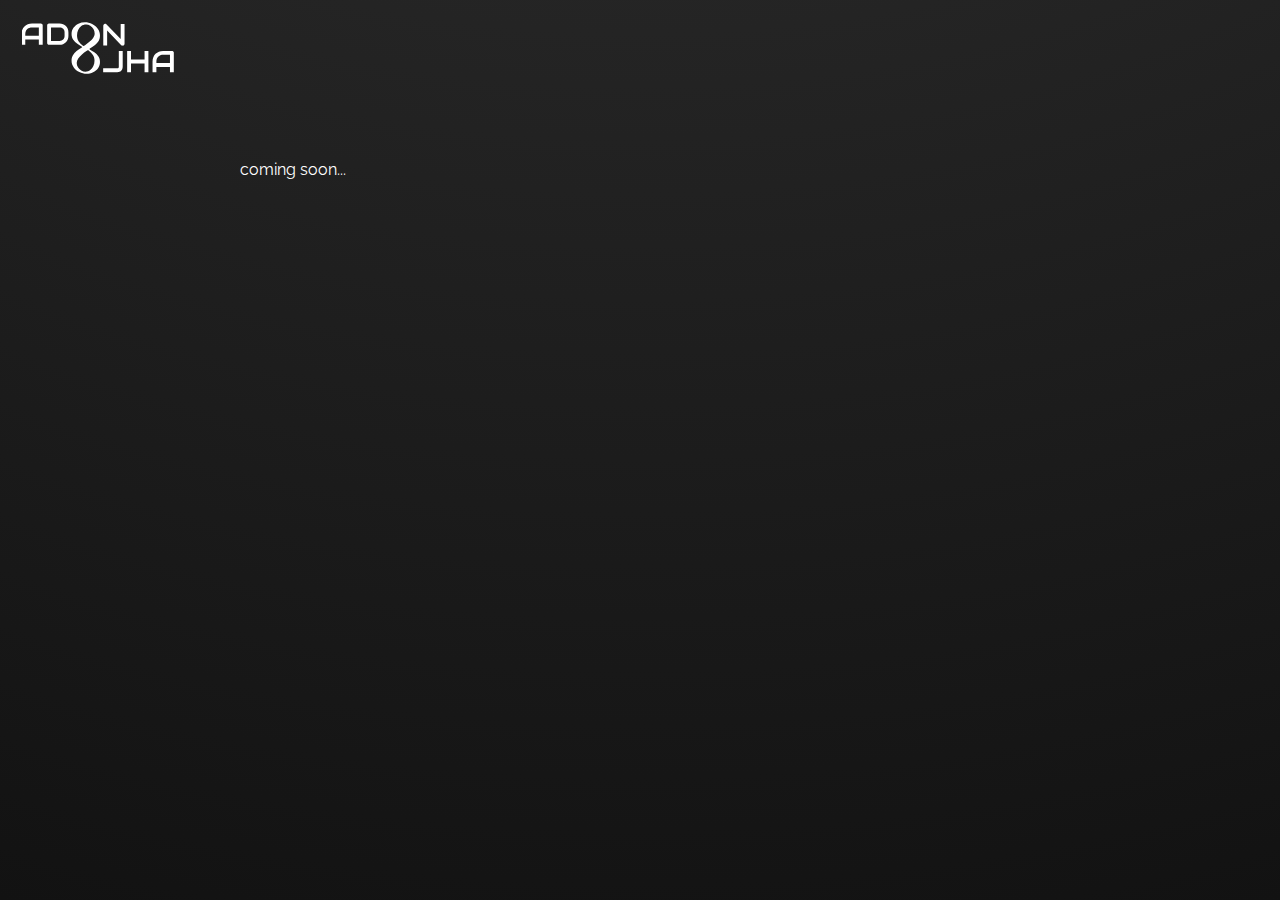
==== experience/index.html @ 94da2f57 "complete revamp - portfolio v2" ====
<!DOCTYPE html>
  <html>
    <head>
      <title>Experience</title>
      <link rel="icon" type="image/x-con" href="../pictures/AO-logo.png">
      <link rel="preconnect" href="https://fonts.googleapis.com">
      <link rel="preconnect" href="https://fonts.gstatic.com" crossorigin>
      <link href="https://fonts.googleapis.com/css2?family=Montserrat+Alternates&family=Montserrat+Subrayada&family=Raleway&family=Roboto:wght@400;500;700&family=Silkscreen&display=swap" rel="stylesheet">
      <link rel="stylesheet" href="https://cdnjs.cloudflare.com/ajax/libs/font-awesome/6.0.0-beta3/css/all.min.css">

      <link rel="stylesheet" href="../styles/general.css">
      <link rel="stylesheet" href="../styles/header.css">
      <link rel="stylesheet" href="../styles/intro.css">
      <link rel="stylesheet" href="../styles/footer.css">
      <link rel="stylesheet" href="../styles/projects.css">
      <link rel="stylesheet" href="../animated-footer.css">
    </head>

    <body>
      <div class="header">
        <a class="logo-link" href="../">
          <img id="logo-btn" class="logo" src="../pictures/logo.svg">
        </a>
  
        <!-- <div class="webring">
          <a href="https://ece.engineering/" target="_blank" title="Waterloo ECE Webring">
            <img src="../pictures/ece_ascii.svg" style="width: 1.75em; height: 1.75em; margin-right: 0.25em;">
            <span class="webring-text">ece.engineering</span>
          </a>
        </div> -->
    </div>

    <nav class="navbar">
      <ul class="nav-list">
        <li class="nav-item">
          <a id="projects-link" href="../projects/" class="nav-link">projects</a>
        </li>
        <li class="nav-item">
          <a id="experience-link" href="#" class="nav-link">experience</a>
        </li>
        <li class="ece-engineering">
          <a href="https://ece.engineering" target="_blank" class="nav-link">ece.engineering</a>
          <i class="arrow-top-right fas fa-arrow-right"></i>
        </li>
    </nav>

      <div class="all-content-container">
        <p>coming soon...</p>
      </div>

      <!-- socials -->
      <div class="socials">
        <a href="https://github.com/a4ojha" target="_blank" class="nav-link" id="github">
          <svg width="23" height="23" viewBox="0 0 23 23" fill="none" xmlns="http://www.w3.org/2000/svg">
            <path fill-rule="evenodd" clip-rule="evenodd" d="M11.5 0.17334C5.14625 0.17334 0 5.22035 0 11.4516C0 16.4422 3.29187 20.6574 7.86312 22.1518C8.43812 22.2505 8.65375 21.9121 8.65375 21.6161C8.65375 21.3482 8.63938 20.4601 8.63938 19.5155C5.75 20.0371 5.0025 18.8247 4.7725 18.1903C4.64312 17.8661 4.0825 16.8651 3.59375 16.5973C3.19125 16.3858 2.61625 15.8642 3.57938 15.8501C4.485 15.836 5.13188 16.6678 5.3475 17.0061C6.3825 18.7119 8.03563 18.2326 8.69688 17.9366C8.7975 17.2035 9.09937 16.71 9.43 16.4281C6.87125 16.1461 4.1975 15.1734 4.1975 10.8595C4.1975 9.63296 4.64313 8.61792 5.37625 7.82844C5.26125 7.54648 4.85875 6.39046 5.49125 4.83971C5.49125 4.83971 6.45438 4.54365 8.65375 5.99573C9.57375 5.74197 10.5513 5.61509 11.5288 5.61509C12.5063 5.61509 13.4838 5.74197 14.4038 5.99573C16.6031 4.52956 17.5663 4.83971 17.5663 4.83971C18.1988 6.39046 17.7963 7.54648 17.6813 7.82844C18.4144 8.61792 18.86 9.61886 18.86 10.8595C18.86 15.1875 16.1719 16.1461 13.6131 16.4281C14.03 16.7805 14.3894 17.4572 14.3894 18.5146C14.3894 20.023 14.375 21.2354 14.375 21.6161C14.375 21.9121 14.5906 22.2646 15.1656 22.1518C19.7081 20.6574 23 16.4281 23 11.4516C23 5.22035 17.8538 0.17334 11.5 0.17334Z"/>
          </svg>              
        </a>
        <a href="https://linkedin.com/in/adonojha" target="_blank" class="nav-link" id="linkedin">
          <svg xmlns="http://www.w3.org/2000/svg" width="24" height="24" viewBox="0 0 24 24"><path d="M19 0h-14c-2.761 0-5 2.239-5 5v14c0 2.761 2.239 5 5 5h14c2.762 0 5-2.239 5-5v-14c0-2.761-2.238-5-5-5zm-11 19h-3v-11h3v11zm-1.5-12.268c-.966 0-1.75-.79-1.75-1.764s.784-1.764 1.75-1.764 1.75.79 1.75 1.764-.783 1.764-1.75 1.764zm13.5 12.268h-3v-5.604c0-3.368-4-3.113-4 0v5.604h-3v-11h3v1.765c1.396-2.586 7-2.777 7 2.476v6.759z"/></svg>     
        </a>
        <a href="https://x.com/adon_05" target="_blank" class="nav-link" id="x">
          <svg width="22" height="23" viewBox="0 0 22 23" fill="none" xmlns="http://www.w3.org/2000/svg">
            <path d="M13.0951 9.48991L21.2865 0.17334H19.3461L12.2305 8.26113L6.5516 0.17334H0L8.58953 12.4047L0 22.1733H1.9404L9.44973 13.6305L15.4484 22.1733H22M2.64073 1.60508H5.62173L19.3446 20.8119H16.3629"/>
          </svg>              
        </a>
      </div>
    </body>

    <script>
      // hard code dark mode
      var element = document.body;
      element.classList.toggle("dark-mode");

      const dark = document.getElementById('theme-button');

      // Toggle dark mode on theme button click
      function toggle_dark_mode() {
        var element = document.body;
        element.classList.toggle("dark-mode");
      }
      dark.addEventListener('click', toggle_dark_mode);

      // Function to set dark mode as default
      function setDefaultDarkMode() {
        document.body.classList.add("dark-mode");
      }

      // Set dark mode as default on page load
      document.addEventListener('DOMContentLoaded', setDefaultDarkMode);

      // 0.4s animation delay for each project element
      document.addEventListener('DOMContentLoaded', (event) => {
        const projects = document.querySelectorAll('.project');
        projects.forEach((project, index) => {
            project.style.animationDelay = `${index * 0.2}s`;
        });
      });
      
    </script>
      

  </html>
---- styles/general.css ----
@media screen and (max-width: 600px) {
    body, p {
        font-size: 18px; /* Larger font for mobile */
    }
    .heading {
        font-size: 24px;
    }
}

/* Safari, Chrome and Opera > 12.1 */
@keyframes fadeInUp {
    0% {
        transform: translateY(20%);
        opacity: 0;
    }
    100% {
        transform: translateY(0%);
        opacity: 1;
    }
}

/* .link {
	position: relative;
	text-decoration: none;
	color: inherit;
	font-weight: bolder;
	display: inline-block;
	padding-bottom: 3px; 
}

.link::after {
	content: '';
	position: absolute;
	left: 0;
	bottom: 0;
	width: 100%;
	height: 0.5px; 
	background: currentColor;
	transition: transform 0.3s; 
	transform-origin: left center; 
	transform: scaleY(1); 
}

.link:hover::after {
	transform: scaleY(3); 
} */

* {
    margin: 0;
    padding: 0;
    box-sizing: border-box;
	position: relative;
}

a {
    text-decoration: none;
    color: inherit;
}

html, body {
	margin: 0;
	font-family: "Raleway", sans-serif;
	background: radial-gradient(circle at 50% -150%, #3E3E3E, #121212);
	background-attachment: fixed;
	background-size: cover;
	cursor: cell;
	z-index: 1;
}

.all-content-container {
    flex: 1;
    /* border: 5px solid lightblue; */
}

.dark-mode {
    background-color: rgb(18, 18, 18);
    color: white;
    transition: background-color 0.25s, color 0.25s;
}

:root {
	--appear-delay: 0s;	/* set to 7.5s */
}

.noselect {
	-webkit-touch-callout: none; /* iOS Safari */
	  -webkit-user-select: none; /* Safari */
	   -khtml-user-select: none; /* Konqueror HTML */
		 -moz-user-select: none; /* Old versions of Firefox */
		  -ms-user-select: none; /* Internet Explorer/Edge */
			  user-select: none; /* Non-prefixed version, currently
									supported by Chrome, Edge, Opera and Firefox */
}

.logo-container {
	display: flex;
	justify-content: center;
	align-items: center;
	height: 100vh;
	position: relative;
	/* border: blue solid; */
}

.infinity {
	color: white;	
	/* center the div without position absolute */
	position: absolute;

	/* move to top left after delay */
	animation: 1s forwards 6.5s disappear, 1s forwards var(--appear-delay) appear, 0s forwards var(--appear-delay) moveToTopLeft;
}

@keyframes moveToTopLeft {
	to {
		/* transform: translate(-50vw -50vh) scale(0.3); */
		top: 0;
		left: 0;
		transform: scale(0.3);
	}
}
@keyframes appear {
	from {
		opacity: 0;
		transform: translateY(35%);
	}
	to {
		opacity: 1;
		transform: translateY(0);
	}
}
@keyframes disappear {
	to {
		opacity: 0;
	}
}

#infinity-svg {
	/* border: blue solid; */
	animation: rotateInfinity 2s forwards;
	animation-delay: 3s;
}

@keyframes rotateInfinity {
	0% {
	}
	100% {
		transform: rotate(90deg);	
	}
}

/* Infinity SVG specific styles */
#infinity-path {
	stroke-dasharray: 550;
	stroke-dashoffset: 550;
	stroke-width: 2;
	stroke: white;
	fill-opacity: 0;
	animation: draw 3s forwards, removeStroke 2.5s forwards, fadeInFill 2.5s forwards, redraw 0s 10.5s forwards;
	animation-iteration-count: 1;
	animation-fill-mode: forwards;
}
@keyframes draw {
	to {
		stroke-dashoffset: 0;
	}
}
@keyframes removeStroke {
	0% {
		stroke-opacity: 1;
	}
	90% {
		stroke-opacity: 1;
	}
	100%{
		stroke-opacity: 0;
	}
}
@keyframes fadeInFill {
	0% {
		fill-opacity: 0;
	}
	80% {
		fill-opacity: 0;
	}
	100% {
		fill-opacity: 1;
	}
}
@keyframes redraw {
	from {
		stroke-opacity: 1;
		stroke: gray;
	}
	to {
		stroke-dashoffset: 0;
		stroke: gray;
	}
}

/* Other letters appear */
.ad {
	left: -7.8rem;
	top: -2rem;
}
.n {
	left: 9rem;
	top: -2rem;
}
.jha {
	left: 9rem;
	top: 3.5rem;
}

.ad, .n, .jha {
	opacity: 0;
	position: absolute;
	animation: appearLater 1s forwards;
	animation-delay: 5s;
}

@keyframes appearLater {
	0% {
		opacity: 0;
	}
	100% {
		opacity: 1;
	}
}

.loading-bar {
	position: absolute;
	bottom: 8rem;
	left: 50%;
	transform: translateX(-50%);

	width: 10rem;
	height: 6px;
	border: rgb(60, 60, 60) solid;
	border-radius: 5px;
	animation: 1s forwards 6.5s disappear
}

.progress {
	background-color: rgb(107, 107, 107);
	width: 0;
	height: inherit;
	border-radius: inherit;
	animation: loading 7s cubic-bezier(0.4, 0, 0.6, 1) forwards;
}

@keyframes loading {
	0% {
		width: 0;
	}
	100% {
		width: 10rem;
	}
}

#skip {
	position: absolute;
	bottom: 5rem;
	left: 48.7%;
	color: white;
	opacity: 0;
	animation: 1s forwards 0.5s appear, 1s forwards 6.5s disappear;

	display: flex;
	gap: 0.3rem;
	color: rgb(90, 90, 90);
	align-items: center;

	cursor: pointer;
}

#skip i {
	scale: 0.75;
}

.navbar {
	opacity: 0;
	animation: 1s forwards var(--appear-delay) appear;
	position: fixed;
	right: 2rem;
	top: 2rem;
}

ul {
	list-style-type: none;
	display: flex;
	gap: 2rem;
}

a {
	text-decoration: none;
	color: white;
	transition: opacity 0.25s;
}

#projects-link:hover, #experience-link:hover {
	opacity: 0.7;
}

.ece-engineering a {
	background: linear-gradient(to right, #FFD392, #997F57);
	background-clip: text;
	-webkit-background-clip: text;
	color: transparent;
	-webkit-text-fill-color: transparent;
}

.ece-engineering:hover .arrow-top-right {
	opacity: 1;
	transform: translate(0,0) rotate(-45deg) scale(0.7);
}

.arrow-top-right {
	opacity: 0;
	position: absolute;
	top: -0.4rem;
	right: -0.8rem;
	color: #997F57;
	transform: translate(-0.5rem, 0.5rem) rotate(-45deg) scale(0.7);
	transition: opacity 0.5s, transform 0.5s;
}

@keyframes fadeInRight {
	0% {
		opacity: 0;
		transform: translate(-0.5rem, 0.5rem);
	}
	100% {
		opacity: 1;
	}
}

.socials {
	position: fixed;
	bottom: 2rem;
	left: 2rem;
	background-color: #262626;
	border-radius: 10rem;
	color: white;
	display: flex;
	gap: 1rem;
	padding: 0.7rem 1rem 0.3rem 1rem;

	opacity: 0;
	animation: 1s forwards var(--appear-delay) appear;
}

.socials a > svg > path {
	fill: white;
	transition: fill 0.25s;
}
#github:hover svg path {
	fill: #b3b3b3; 
}
#linkedin:hover svg path {
	fill: #0077b5;
}
#x:hover svg path {
	fill: rgb(150, 150, 150);
}

@property --angle {
	syntax: '<angle>';
	initial-value: 0deg;
	inherits: false;
}

/* MUST FIX border glow animation */
/* .socials::after, .socials::before {
	content: '';
	position: absolute;
	height: 100%;
	width: 100%;
	background-image: conic-gradient(from var(--angle), transparent 50%, white);
	top: 50%;
	left: 50%;
	translate: -50% -50%;
	z-index: -1;
	padding: 0.1rem;
	border-radius: inherit;
	animation: 4s spin linear infinite;
}

.socials::before {
	filter: blur(0.5rem);
	opacity: 0.5;
} */

@keyframes spin {
	from {
		--angle: 0deg;
	}
	to {
		--angle: 360deg;
	}
}

.greeting {
	opacity: 0;
	animation: 1s forwards var(--appear-delay) appear; 
	display: flex;
	gap: 4rem;
	position: absolute;
	top: 20%;
	left: 25vw;
	/* margin-left: 10vw; */
	/* margin-right: 10vw; */
	/* border: red solid; */
}

.title span {
	color: white;
	font-size: 2rem;
}

.title {
	margin-bottom: 0.9rem;
}

.purple-gradient {
	background: linear-gradient(to right, #ded3ff, #885EFF);
	background-clip: text;
	-webkit-background-clip: text;
	color: transparent;
	-webkit-text-fill-color: transparent;
}

.purple-gradient:hover .img-tooltip {
	opacity: 1;
}

.img-tooltip {
	position: absolute;
	top: -8.5rem;
	left: 50%;
	transform: translateX(-50%);
	width: 10rem;
	height: 8rem;
	/* border: red solid; */
	border-radius: 0.5rem;
	transition: opacity 0.25s;
	opacity: 0;
}

.img-tooltip img {
	width: 100%;
	height: 100%;
	border-radius: inherit;
}

.subtitle {
	color: white;
	font-size: 0.9rem;
}

.link {
	transition: color 0.25s;
}
.link:hover {
	color: rgb(118, 118, 118);
}
.link::before {
	content: '';
	position: absolute;
	width: 95%;
	height: 0.05rem;
	bottom: -0.2rem;
	background-color: rgb(62, 62, 62);
}

.image {
	/* border: blue solid; */
	width: 300px;
}

.gradient-blur {
	position: absolute;
	top: 4rem;
	width: 20rem;
	height: 20rem;
	background: linear-gradient(#0D0017, #4C3070);
	opacity: 75%;
	filter: blur(5rem);
	border-radius: 100%;
}

.card {
	position: absolute;
	background-color: #262626;
	border-radius: 1rem;
	margin: 1rem;
	height: 27rem;
	width: 15rem;
	transform: rotate(-4deg);
	z-index: 10;
	/* box-shadow: #00000060 0.1rem 0.1rem 0.1rem; */
}

.card img {
	width: 100%;
	height: 100%;
	border-radius: inherit;
	/* transform: inherit; */
}

.card-2 {
	top: -0.1rem;
	right: -2rem;
	transform: rotate(10deg) scale(0.9);
	z-index: 9;
	background: linear-gradient(#393939, #1F1F1F);
}
---- styles/header.css ----
.logo-link {
    display: inline-block;
    width: 9.5rem;
    margin-top: 22px;
    margin-left: 22px;
    position: fixed;
}

.logo {
    width: 100%;
}

.logo:hover {
    cursor: pointer;
}

.header {
    display: flex;
    flex-direction: row;
    justify-content: space-between;
}

.webring {
    margin-top: 20px;
    margin-right: 20px;
    display: flex;
    flex-direction: row;
    align-items: start;
}

.webring a {
    display: flex;
    align-items: center;
}

.webring-text {
    border-bottom: 1px solid;
    font-weight: 700;
    color: rgba(250, 204, 21, 0.8);
    transition: opacity 0.15s;
}

.webring-text:hover {
    opacity: 0.8;
}
---- styles/intro.css ----
.intro-text {
    margin: auto;
    width: 55%;
    min-width: 600px;
    margin-top: 40px;
}

.intro-text:hover {
    cursor: default;
}

.heading {
    font-size: 18px;
    font-weight: 700;
    text-shadow: 1px 1px 3px rgba(0, 0, 0, 0.3);
}

.body {
    margin-top: 5px;
    font-size: 16px;
}
---- styles/footer.css ----
.footer {
    position: relative;
    width: 100%;
    background: #000000;
    opacity: 0.9;
    padding: 20px 50px;
    display: block; /* Ensure it's block-level */
    text-align: center;
    margin-top: 200px;
}

.dark-mode .footer {
    background: rgb(255, 255, 255);
}

.social-icon,
.menu {
    position: relative;
    display: flex;
    justify-content: center;
    align-items: center;
    margin: 10px 0;
    flex-wrap: wrap;
}

.social-icon__item,
.menu__item {
    list-style: none;
}

.social-icon__link {
    font-size: 2rem;
    color: #fff;
    margin: 0 10px;
    display: inline-block;
    transition: 0.25s;
}

.social-icon__link:hover {
    transform: translateY(-10px);
}

.menu__link {
    font-size: 16px;
    color: #fff;
    margin: 0 10px;
    display: inline-block;
    transition: 0.25s;
    text-decoration: none;
    opacity: 0.75;
    font-weight: 300;
}

.dark-mode .menu__link {
    color: black;
}

.menu__link:hover {
    opacity: 1;
}

.icon {
    width: 30px;
    filter: brightness(0) invert(1);
    -webkit-transition: -webkit-filter 500ms linear, opacity 0.25s;
}

.dark-icon {
    width: 30px;
    margin-top: 4px; 
    -webkit-transition: -webkit-filter 500ms linear, opacity 0.25s;
}

.dark-mode .dark-icon {
    filter: brightness(0) invert(1);
}

.icon:hover, .dark-icon:hover {
    opacity: 80%;
}

.dark-mode .icon {
    filter: brightness(0);
}

.dark-mode .logo {
    filter: brightness(0) invert(1);
}

.socials-container {
    display: flex;
    flex-direction: row;
    justify-content: center;
    align-items: center;
}

.centered-content {
    display: flex;
    justify-content: center;
    align-items: center;
}

.theme-bar {
    margin-top: 10px;
    position: relative;
    display: inline-flex;
    justify-content: center;
    align-items: center;
    flex-wrap: wrap;

    cursor: pointer;
    padding: 5px;
    border-style: groove;
    border-radius: 5px;
}
  
.theme-text {
    color: white;
    font-size: 14px; 
    margin-left: 6px; 
    margin-top: 0; 
    margin-bottom: 0;
    transition: color 0.25s;
}

.dark-mode .theme-text {
    color: black;
}
---- styles/projects.css ----
.projects-container {
    max-width: 800px;
    min-width: 600px;
    margin: auto;
}

.project {
    display: flex;
    margin-bottom: 20px;
    box-shadow: 0 1px 5px rgba(0,0,0,0.5);
    border: 1px solid #404040;
    border-radius: 10px;
    overflow: hidden;
    opacity: 0;
    animation: fadeInUp 1s forwards;

    transition: transform 0.5s;
}

.project:hover {
    transform: scale(1.03);
    cursor: default;
}

.dark-mode .project {
    box-shadow: 0 1px 5px rgba(255,255,255,0.5);
}

.project-media {
    display: flex;
    /* background-color: lightpink; */
    width: 50%;
    justify-content: center;
    align-items: center;
}

.project-media img {
    display: block;
    width: 100%; /* Adjust as needed */
    height: auto;
    padding: 15px;
    border-radius: 22px;
}

.project:nth-of-type(odd) {
    background: linear-gradient(rgb(18,18,18), #b8b8b8) no-repeat center/1px 100%;      /* Vertical line */
}

.project:nth-of-type(even) {
    background: linear-gradient(#b8b8b8, rgb(18,18,18)) no-repeat center/1px 100%;      /* Vertical line */
}

.project-content {
    display: flex;
    flex-direction: column;
    justify-content: space-between;
    flex-basis: 50%;
    padding: 15px;
}

.project-title {
    font-weight: 700;
    font-size: 16px;
    margin-right: 4px;
}

.small-icon {
    display: inline-block;
    width: 15px;
    margin-right: 2px;
    transition: opacity 0.25s;
}

.small-icon:hover {
    opacity: 0.7;
}

.dark-mode .small-icon {
    filter: brightness(0) invert(1);
}

.project-description {
    overflow-y: auto;
    margin-bottom: 15px;
    flex-grow: 1;
}

.skills-bar {
    display: flex;
    flex-wrap: wrap;
    gap: 4px;
}

.skill-name {
    font-size: 13px;
    padding: 3px;
    border: 1px solid rgb(75,75,75);
    border-radius: 3px;
    transition: background-color 0.15s;
    color: rgb(75,75,75);
}

.skill-name:hover {
    background-color: #e1e1e1;
    cursor: default;
}

.dark-mode .skill-name {
    border-color: rgb(150,150,150);
    color: rgb(150,150,150);
}

.dark-mode .skill-name:hover {
    background-color: rgb(40,40,40);
}

.all-content-container {
    margin: 10rem 15rem 5rem 15rem;
    /* border: red solid; */
}

.project-heading-container {
    display: flex; 
    flex-direction: row; 
    align-items: center;
    margin-bottom: 5px;
}

.project-heading-container img {
    cursor: pointer;
}

.project-heading {
    font-size: 18px;
    font-weight: 700;
    text-shadow: 1px 1px 3px rgba(0, 0, 0, 0.3);
    margin-right: 7px;
}

.gradient-line {
    margin: auto;
    height: 1px;
    width: 90%;
    min-width: 700px;
}

.odd {
    background: linear-gradient(to right, rgb(22, 22, 22), lightgray);
}

.even {
    background: linear-gradient(to left, rgb(22,22,22), lightgray);
}


.dark-mode .odd {
    background: linear-gradient(to right, rgb(35, 35, 35), rgb(135, 135, 135));
}

.dark-mode .even {
    background: linear-gradient(to left, rgb(35,35,35), rgb(135,135,135));
}

.source-code-toolkit {
    display: inline;
    font-size: 10px;
    color: white;
    padding: 2px;
    background-color: rgba(112, 112, 112, 0.547);
    border-radius: 2px;
    margin-left: 5px;

    opacity: 0;
    transition: opacity 0.25s;
}

.small-icon:hover + .source-code-toolkit {
    opacity: 1;
}

.videos-row,
.images-row,
.images-row1 {
    display: flex;
    flex-direction: row;
    align-items: center;
    justify-content: center;
    background-color: rgb(246, 246, 246);
    overflow-x: auto;
    white-space: nowrap;
    scroll-behavior: smooth;

    margin: auto;
    width: 55%;
    min-width: 650px;
    padding-left: 10px;
    padding-right: 10px;
}

.images-row,
.images-row1 {
    overflow-x: auto;
    white-space: nowrap;
    scroll-behavior: smooth;
}

.videos-row video {
    max-height: 375px;
    max-width: 100%;
    width: auto;
    height: auto;
}

.images-row1 {
    justify-content: center;
}

.dark-mode .images-row,
.dark-mode .images-row1,
.dark-mode .videos-row {
    background-color: rgb(27,27,27);
}

.project-image, .project-image-small {
    margin-top: 10px;
    margin-bottom: 10px;
    margin-left: 4px;
    margin-right: 4px;

    /* outline: 7px solid rgb(229, 229, 229); */
}

.project-image {
    min-width: 250px;
    max-width: 300px;
}

.project-image-small {
    min-width: 150px;
    max-width: 225px;
}

.video {
    min-width: 150px;
    max-width: 250px;
    padding: 10px;
}

.document-portrait, .document-landscape {
    border: 20px solid rgb(246, 246, 246);
    display: block;
    margin: auto;
    margin-top: 10px;
}

.document-landscape {
    width: 540px;
    height: 360px;
}

.document-portrait {
    width: 490px;
    height: 645px;
}

.dark-mode .document-portrait,
.dark-mode .document-landscape {
    border-color: rgb(27,27,27)
}

.download-pdf-button {
    display: inline-flex; 
    flex-direction: row;
    justify-content: center;
    align-items: center;
    margin: auto;
    margin-top: 5px;
    padding: 5px;
    border-style: outset;
    font-size: small;

    transition: opacity 0.15s;
}

.dark-mode .download-pdf-button {
    background-color: rgb(64, 64, 64);
    color: white;
    border-color:rgb(133, 133, 133);
}

.dark-mode .download-pdf-button:hover {
    opacity: 0.8;
    cursor: default;
}

.arrow-icon {
    opacity: 0;
    transition: opacity 0.25s;
}
  
#project-link:hover .arrow-icon {
    opacity: 1;
    animation: swooshRight 0.5s forwards;
}

@keyframes swooshRight {
    0% { transform: translateX(-30%); }
    100% { transform: none; }
    
}
---- animated-footer.css ----
.wave {
  position: absolute;
  top: -100px;
  left: 0;
  width: 100%;
  height: 100px;
  background: url("pictures/wave.png");
  background-size: 1000px 100px;
}

.dark-mode .wave {
  filter: brightness(0) invert(1);
}

.wave#wave1 {
  z-index: 1000;
  opacity: 1;
  bottom: 0;
  animation: animateWaves 10s linear infinite;
}

.wave#wave2 {
  z-index: 999;
  opacity: 0.4;
  bottom: 10px;
  animation: animate 9s linear infinite !important;
}

.wave#wave3 {
  z-index: 1000;
  opacity: 0.2;
  bottom: 15px;
  animation: animateWaves 7s linear infinite;
}

.wave#wave4 {
  z-index: 999;
  opacity: 0.6;
  bottom: 20px;
  animation: animate 9s linear infinite;
}

@keyframes animateWaves {
  0% {
    background-position-x: 1000px;
  }
  100% {
    background-positon-x: 0px;
  }
}

@keyframes animate {
  0% {
    background-position-x: -1000px;
  }
  100% {
    background-positon-x: 0px;
  }
}
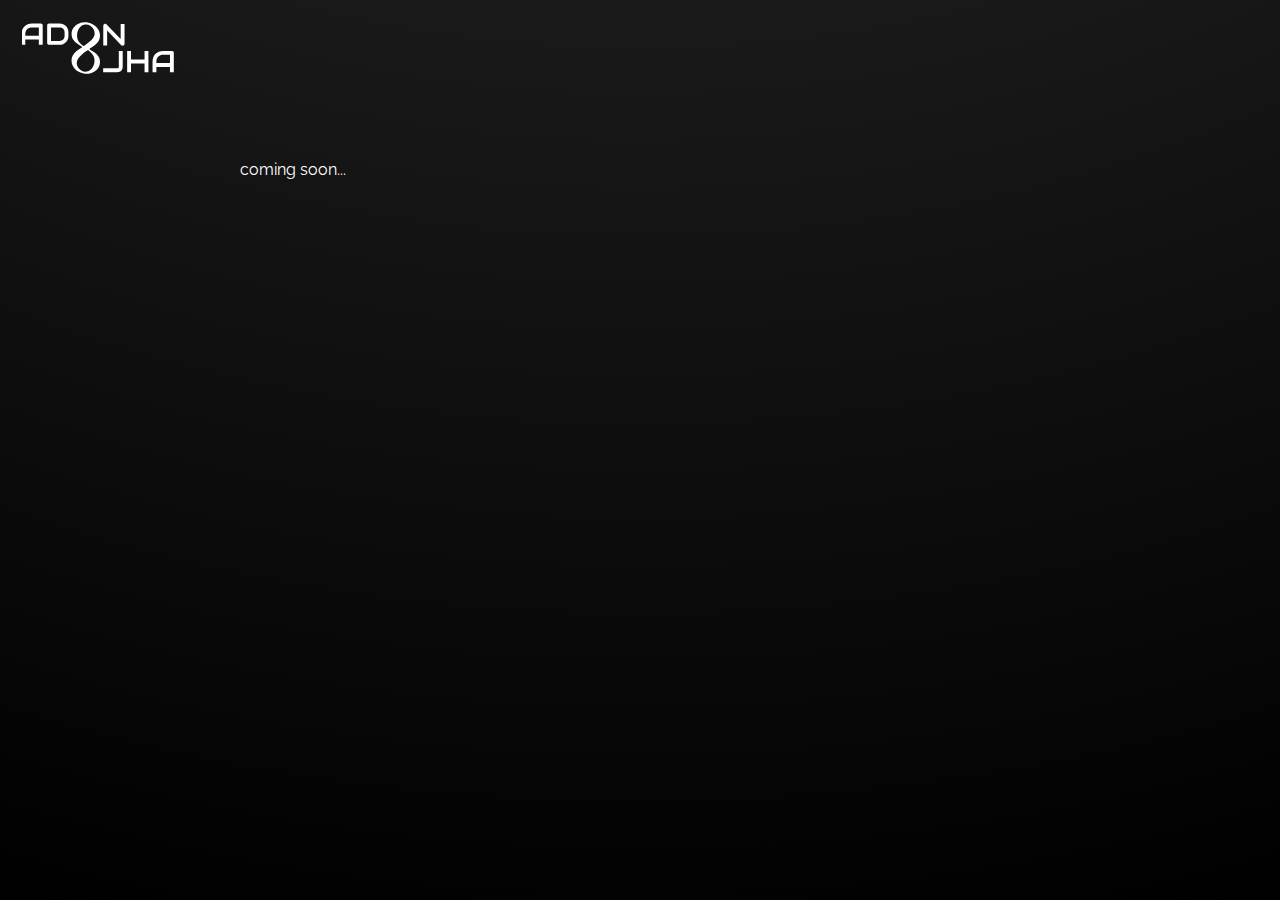
==== commit 0c21b190: "socials tooltip styles" ====
--- a/experience/index.html
+++ b/experience/index.html
@@ -48,17 +48,26 @@
         <p>coming soon...</p>
       </div>
 
-      <!-- socials -->
+      <!-- Socials -->
       <div class="socials">
         <a href="https://github.com/a4ojha" target="_blank" class="nav-link" id="github">
+          <div class="tooltip">
+            github/a4ojha
+          </div>
           <svg width="23" height="23" viewBox="0 0 23 23" fill="none" xmlns="http://www.w3.org/2000/svg">
             <path fill-rule="evenodd" clip-rule="evenodd" d="M11.5 0.17334C5.14625 0.17334 0 5.22035 0 11.4516C0 16.4422 3.29187 20.6574 7.86312 22.1518C8.43812 22.2505 8.65375 21.9121 8.65375 21.6161C8.65375 21.3482 8.63938 20.4601 8.63938 19.5155C5.75 20.0371 5.0025 18.8247 4.7725 18.1903C4.64312 17.8661 4.0825 16.8651 3.59375 16.5973C3.19125 16.3858 2.61625 15.8642 3.57938 15.8501C4.485 15.836 5.13188 16.6678 5.3475 17.0061C6.3825 18.7119 8.03563 18.2326 8.69688 17.9366C8.7975 17.2035 9.09937 16.71 9.43 16.4281C6.87125 16.1461 4.1975 15.1734 4.1975 10.8595C4.1975 9.63296 4.64313 8.61792 5.37625 7.82844C5.26125 7.54648 4.85875 6.39046 5.49125 4.83971C5.49125 4.83971 6.45438 4.54365 8.65375 5.99573C9.57375 5.74197 10.5513 5.61509 11.5288 5.61509C12.5063 5.61509 13.4838 5.74197 14.4038 5.99573C16.6031 4.52956 17.5663 4.83971 17.5663 4.83971C18.1988 6.39046 17.7963 7.54648 17.6813 7.82844C18.4144 8.61792 18.86 9.61886 18.86 10.8595C18.86 15.1875 16.1719 16.1461 13.6131 16.4281C14.03 16.7805 14.3894 17.4572 14.3894 18.5146C14.3894 20.023 14.375 21.2354 14.375 21.6161C14.375 21.9121 14.5906 22.2646 15.1656 22.1518C19.7081 20.6574 23 16.4281 23 11.4516C23 5.22035 17.8538 0.17334 11.5 0.17334Z"/>
           </svg>              
         </a>
         <a href="https://linkedin.com/in/adonojha" target="_blank" class="nav-link" id="linkedin">
+          <div class="tooltip">
+            in/adonojha
+          </div>
           <svg xmlns="http://www.w3.org/2000/svg" width="24" height="24" viewBox="0 0 24 24"><path d="M19 0h-14c-2.761 0-5 2.239-5 5v14c0 2.761 2.239 5 5 5h14c2.762 0 5-2.239 5-5v-14c0-2.761-2.238-5-5-5zm-11 19h-3v-11h3v11zm-1.5-12.268c-.966 0-1.75-.79-1.75-1.764s.784-1.764 1.75-1.764 1.75.79 1.75 1.764-.783 1.764-1.75 1.764zm13.5 12.268h-3v-5.604c0-3.368-4-3.113-4 0v5.604h-3v-11h3v1.765c1.396-2.586 7-2.777 7 2.476v6.759z"/></svg>     
         </a>
         <a href="https://x.com/adon_05" target="_blank" class="nav-link" id="x">
+          <div class="tooltip">
+            x/adon_05
+          </div>
           <svg width="22" height="23" viewBox="0 0 22 23" fill="none" xmlns="http://www.w3.org/2000/svg">
             <path d="M13.0951 9.48991L21.2865 0.17334H19.3461L12.2305 8.26113L6.5516 0.17334H0L8.58953 12.4047L0 22.1733H1.9404L9.44973 13.6305L15.4484 22.1733H22M2.64073 1.60508H5.62173L19.3446 20.8119H16.3629"/>
           </svg>              
--- a/styles/general.css
+++ b/styles/general.css
@@ -60,7 +60,7 @@
 html, body {
 	margin: 0;
 	font-family: "Raleway", sans-serif;
-	background: radial-gradient(circle at 50% -150%, #3E3E3E, #121212);
+	background: radial-gradient(circle at 50% -150%, #3E3E3E, #000000);
 	background-attachment: fixed;
 	background-size: cover;
 	cursor: cell;
@@ -237,15 +237,15 @@
 	height: 6px;
 	border: rgb(60, 60, 60) solid;
 	border-radius: 5px;
-	animation: 1s forwards 6.5s disappear
+	/* animation: 1s forwards 6.5s disappear */
 }
 
 .progress {
 	background-color: rgb(107, 107, 107);
-	width: 0;
+	width: 100%;
 	height: inherit;
 	border-radius: inherit;
-	animation: loading 7s cubic-bezier(0.4, 0, 0.6, 1) forwards;
+	/* animation: loading 7s cubic-bezier(0.4, 0, 0.6, 1) forwards; */
 }
 
 @keyframes loading {
@@ -356,11 +356,27 @@
 #github:hover svg path {
 	fill: #b3b3b3; 
 }
+#github:hover div, #linkedin:hover div, #x:hover div {
+	opacity: 1;
+}
 #linkedin:hover svg path {
-	fill: #0077b5;
+	fill: #7cb8d8;
 }
 #x:hover svg path {
 	fill: rgb(150, 150, 150);
+}
+
+.tooltip {
+	position: absolute;
+	top: -2.5rem;
+	left: 50%;
+	transform: translateX(-50%);
+	background-color: #26262693;
+	padding: 0.5rem;
+	border-radius: 0.5rem;
+	font-size: smaller;
+	opacity: 0;
+	transition: opacity 0.25s;
 }
 
 @property --angle {
@@ -404,12 +420,27 @@
 	animation: 1s forwards var(--appear-delay) appear; 
 	display: flex;
 	gap: 4rem;
+	justify-content: center;
+
 	position: absolute;
 	top: 20%;
-	left: 25vw;
-	/* margin-left: 10vw; */
-	/* margin-right: 10vw; */
+	margin-left: 20vw;
+	margin-right: 20vw;
+
 	/* border: red solid; */
+}
+
+@media screen and (max-width: 750px) {
+	.greeting {
+		flex-direction: column;
+	}
+}
+
+@media screen and (min-width: 1200px) {
+	.greeting {
+		margin-left: 25vw;
+	}
+	
 }
 
 .title span {
@@ -459,6 +490,7 @@
 
 .link {
 	transition: color 0.25s;
+	opacity: 0.7;
 }
 .link:hover {
 	color: rgb(118, 118, 118);
@@ -478,6 +510,7 @@
 }
 
 .gradient-blur {
+	/* border: blue solid; */
 	position: absolute;
 	top: 4rem;
 	width: 20rem;
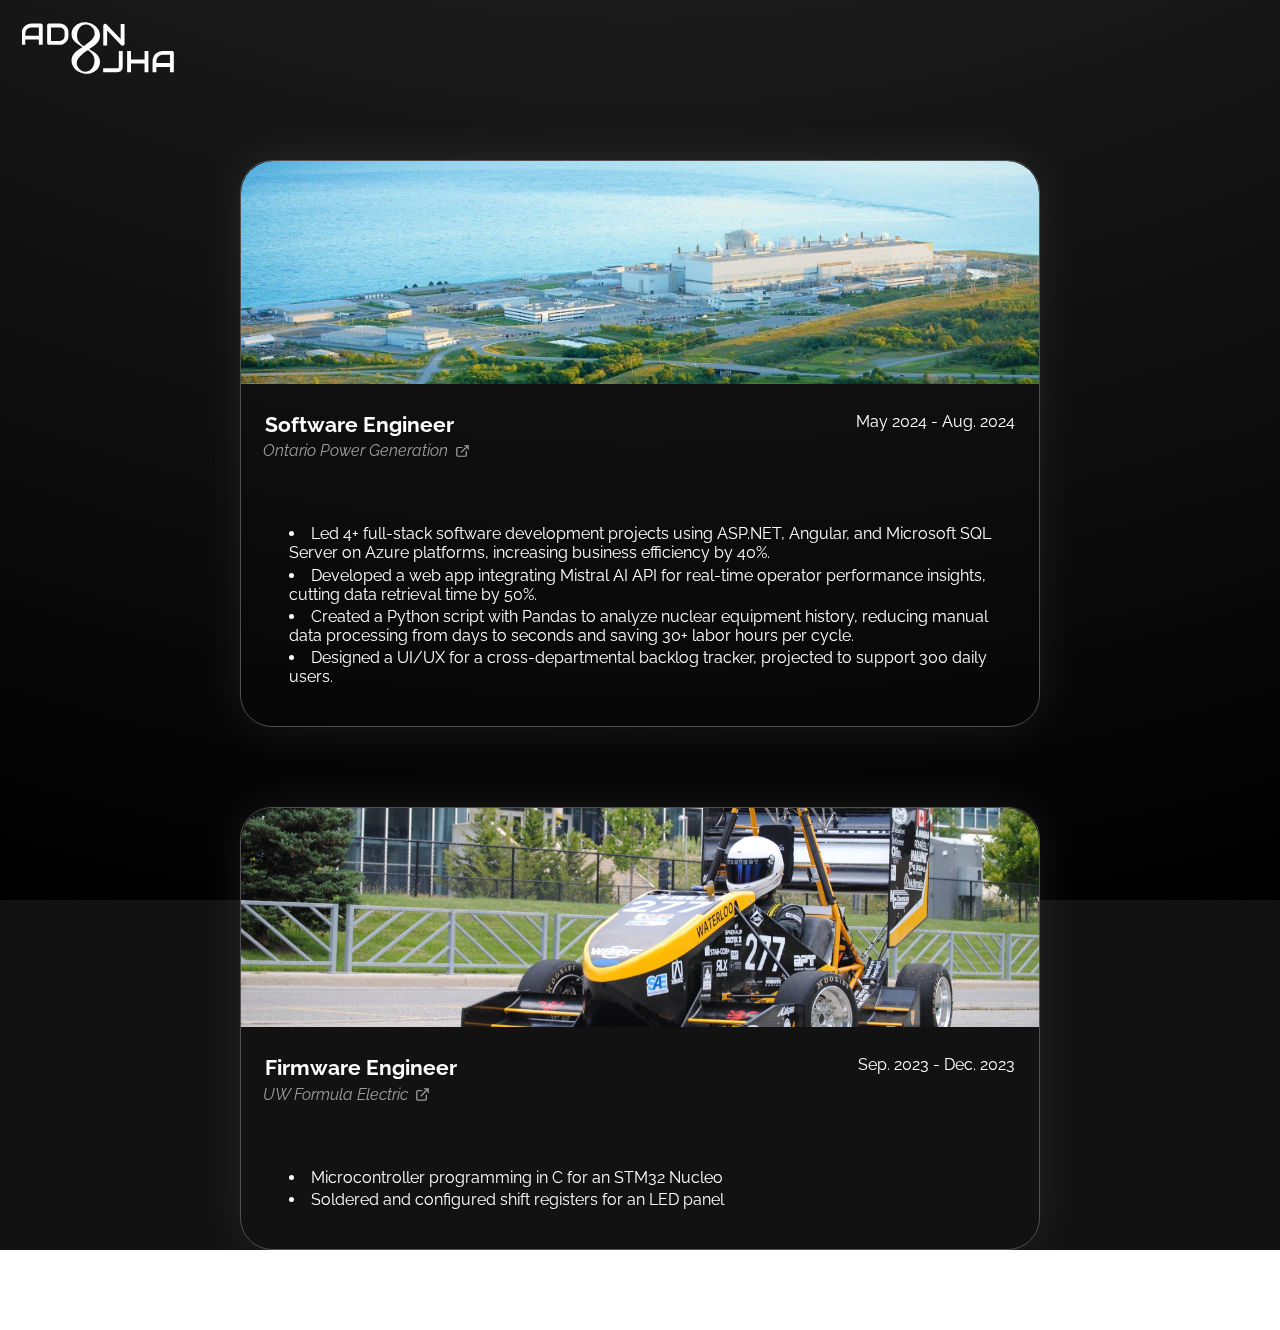
==== commit 39fb628f: "updates - experience page, load animation time, hover image mouse follow" ====
--- a/experience/index.html
+++ b/experience/index.html
@@ -21,16 +21,9 @@
         <a class="logo-link" href="../">
           <img id="logo-btn" class="logo" src="../pictures/logo.svg">
         </a>
-  
-        <!-- <div class="webring">
-          <a href="https://ece.engineering/" target="_blank" title="Waterloo ECE Webring">
-            <img src="../pictures/ece_ascii.svg" style="width: 1.75em; height: 1.75em; margin-right: 0.25em;">
-            <span class="webring-text">ece.engineering</span>
-          </a>
-        </div> -->
-    </div>
+      </div>
 
-    <nav class="navbar">
+      <nav class="navbar">
       <ul class="nav-list">
         <li class="nav-item">
           <a id="projects-link" href="../projects/" class="nav-link">projects</a>
@@ -42,10 +35,95 @@
           <a href="https://ece.engineering" target="_blank" class="nav-link">ece.engineering</a>
           <i class="arrow-top-right fas fa-arrow-right"></i>
         </li>
-    </nav>
+      </nav>
 
       <div class="all-content-container">
-        <p>coming soon...</p>
+
+        <!-- OPG -->
+        <div class="experience-card">
+          <div class="img-container">
+            <img src="../assets/opg.jpeg" alt="opg">
+          </div>
+
+          <div class="exp-content">
+            <div class="exp-info">
+              <div class="exp-title">
+                <h2>Software Engineer</h2>
+                <a class="exp-location" href="https://opg.com" target="_blank">
+                  <span>Ontario Power Generation</span>
+                  <img class="newtab" src="../assets/newtab.svg">
+                </a>
+              </div>
+              <div class="exp-duration">
+                <span>May 2024 - Aug. 2024</span>
+              </div>
+            </div>
+            <div class="technologies-row">
+              <img src="../assets/technologies/angular.svg" alt="angular">
+              <img src="../assets/technologies/typescript.svg" alt="typescript">
+              <img src="../assets/technologies/csharp.svg" alt="csharp">
+              <img src="../assets/technologies/dotnet.svg" alt="dotnet">
+              <img src="../assets/technologies/python.svg" alt="python">
+              <img src="../assets/technologies/ms-sql-server.svg" alt="sql">
+              <img src="../assets/technologies/mistral.svg" alt="mistral">
+              <img src="../assets/technologies/figma.svg" alt="figma">
+            </div>
+            <div class="exp-description">
+              <ul>
+                <li>
+                  Led 4+ full-stack software development projects using ASP.NET, Angular, and Microsoft SQL Server on Azure platforms, increasing business efficiency by 40%.
+                </li>
+                <li>
+                  Developed a web app integrating Mistral AI API for real-time operator performance insights, cutting data retrieval time by 50%.
+                </li>
+                <li>
+                  Created a Python script with Pandas to analyze nuclear equipment history, reducing manual data processing from days to seconds and saving 30+ labor hours per cycle.
+                </li>
+                <li>
+                  Designed a UI/UX for a cross-departmental backlog tracker, projected to support 300 daily users.
+                </li>
+              </ul>
+            </div>
+          </div>
+        </div>
+
+        <!-- UWFE -->
+        <div class="experience-card">
+          <div class="img-container">
+            <img src="../assets/uwfe.JPG" alt="opg">
+          </div>
+
+          <div class="exp-content">
+            <div class="exp-info">
+              <div class="exp-title">
+                <h2>Firmware Engineer</h2>
+                <a class="exp-location" href="https://www.uwfsae.ca/" target="_blank">
+                  <span>UW Formula Electric</span>
+                  <img class="newtab" src="../assets/newtab.svg">
+                </a>
+              </div>
+              <div class="exp-duration">
+                <span>Sep. 2023 - Dec. 2023</span>
+              </div>
+            </div>
+            <div class="technologies-row">
+              <img src="../assets/technologies/c.svg" alt="c">
+              <img src="../assets/technologies/stm32.png" alt="stm32">
+            </div>
+            <div class="exp-description">
+              <ul>
+                <li>
+                  Microcontroller programming in C for an STM32 Nucleo
+                </li>
+                <li>
+                  Soldered and configured shift registers for an LED panel
+                </li>
+              </ul>
+            </div>
+            
+          </div>
+        </div>
+
       </div>
 
       <!-- Socials -->
@@ -75,7 +153,16 @@
       </div>
     </body>
 
+    <script src="../script.js"></script>
+    
     <script>
+      // technologies row animation
+      const images = document.querySelectorAll('.technologies-row img');
+
+      images.forEach((img, index) => {
+        img.style.setProperty('--delay', `${index * 0.15}s`); 
+      });
+
       // hard code dark mode
       var element = document.body;
       element.classList.toggle("dark-mode");
--- a/styles/general.css
+++ b/styles/general.css
@@ -10,7 +10,7 @@
 /* Safari, Chrome and Opera > 12.1 */
 @keyframes fadeInUp {
     0% {
-        transform: translateY(20%);
+        transform: translateY(10%);
         opacity: 0;
     }
     100% {
@@ -79,7 +79,7 @@
 }
 
 :root {
-	--appear-delay: 0s;	/* set to 7.5s */
+	--appear-delay: 4s;	/* set to 4s for loading animation */
 }
 
 .noselect {
@@ -107,7 +107,7 @@
 	position: absolute;
 
 	/* move to top left after delay */
-	animation: 1s forwards 6.5s disappear, 1s forwards var(--appear-delay) appear, 0s forwards var(--appear-delay) moveToTopLeft;
+	animation: 1s forwards 3.5s disappear, 1s forwards var(--appear-delay) appear, 0s forwards var(--appear-delay) moveToTopLeft;
 }
 
 @keyframes moveToTopLeft {
@@ -136,8 +136,8 @@
 
 #infinity-svg {
 	/* border: blue solid; */
-	animation: rotateInfinity 2s forwards;
-	animation-delay: 3s;
+	animation: rotateInfinity 1s forwards;
+	animation-delay: 2s;
 }
 
 @keyframes rotateInfinity {
@@ -155,7 +155,7 @@
 	stroke-width: 2;
 	stroke: white;
 	fill-opacity: 0;
-	animation: draw 3s forwards, removeStroke 2.5s forwards, fadeInFill 2.5s forwards, redraw 0s 10.5s forwards;
+	animation: draw 2s forwards, removeStroke 2s forwards, fadeInFill 2s forwards, redraw 0s 10.5s forwards;
 	animation-iteration-count: 1;
 	animation-fill-mode: forwards;
 }
@@ -215,7 +215,7 @@
 	opacity: 0;
 	position: absolute;
 	animation: appearLater 1s forwards;
-	animation-delay: 5s;
+	animation-delay: 2.5s;
 }
 
 @keyframes appearLater {
@@ -237,15 +237,17 @@
 	height: 6px;
 	border: rgb(60, 60, 60) solid;
 	border-radius: 5px;
-	/* animation: 1s forwards 6.5s disappear */
+	animation: 1s forwards 3.5s disappear
 }
 
 .progress {
 	background-color: rgb(107, 107, 107);
-	width: 100%;
-	height: inherit;
+	width: 0%;
+	height: 2px;
 	border-radius: inherit;
-	/* animation: loading 7s cubic-bezier(0.4, 0, 0.6, 1) forwards; */
+	animation: loading 3.5s cubic-bezier(0.4, 0, 0.6, 1) forwards;
+	top: -0.09rem;
+	position: absolute;
 }
 
 @keyframes loading {
@@ -263,7 +265,7 @@
 	left: 48.7%;
 	color: white;
 	opacity: 0;
-	animation: 1s forwards 0.5s appear, 1s forwards 6.5s disappear;
+	animation: 1s forwards 0.5s appear, 1s forwards 3.5s disappear, 0s forwards 4s remove;
 
 	display: flex;
 	gap: 0.3rem;
@@ -271,6 +273,12 @@
 	align-items: center;
 
 	cursor: pointer;
+}
+
+@keyframes remove {
+	to {
+		display: none;
+	}
 }
 
 #skip i {
@@ -283,6 +291,7 @@
 	position: fixed;
 	right: 2rem;
 	top: 2rem;
+	/* border: red solid; */
 }
 
 ul {
@@ -346,7 +355,8 @@
 	padding: 0.7rem 1rem 0.3rem 1rem;
 
 	opacity: 0;
-	animation: 1s forwards var(--appear-delay) appear;
+	animation: 1s forwards appear;
+	animation-delay: var(--appear-delay);
 }
 
 .socials a > svg > path {
@@ -464,6 +474,17 @@
 	opacity: 1;
 }
 
+#popup-image {
+	display: none;
+	width: 15rem;
+	height: 12rem;
+	position: absolute;
+	transform: translate(-50%, -50%);
+	opacity: 0;
+	transition: opacity 0.2s ease;
+	z-index: 100;
+}
+
 .img-tooltip {
 	position: absolute;
 	top: -8.5rem;
@@ -546,4 +567,113 @@
 	transform: rotate(10deg) scale(0.9);
 	z-index: 9;
 	background: linear-gradient(#393939, #1F1F1F);
+}
+
+/* experience page */
+.experience-card {
+	width: 100%;
+	border: #505050 solid 1px;
+	/* height: 50rem; */
+	border-radius: 2rem;
+	box-shadow: #ffffff15 0rem 0rem 3rem;
+	margin-bottom: 5rem;
+
+	animation: fadeInUp 1s forwards;
+}
+
+.img-container {
+	height: 60%;
+	border-top-left-radius: inherit;
+	border-top-right-radius: inherit;
+	overflow: hidden;
+
+}
+
+.img-container img {
+	width: 100%;
+	border-radius: inherit;
+}
+
+.exp-content {
+	margin: 1.5rem;
+	display: flex;
+	flex-direction: column;
+	gap: 1rem;
+	/* border: red solid 1px; */
+	margin-bottom: 2.5rem;
+}
+
+.exp-info {
+	display: flex;
+	justify-content: space-between;
+	align-items: start;
+	/* border: red solid 1px; */
+}
+
+.exp-title {
+	display: flex;
+	flex-direction: column;
+	gap: 0.3rem;
+}
+
+.exp-title h2 {
+	font-size: 1.3rem;
+}
+
+.exp-location {
+	margin-left: -0.1rem;
+	display: flex;
+	flex-direction: row;
+	align-items: center;
+	gap: 0.5rem;
+}
+
+.exp-location:hover {
+	opacity: 0.8;
+}
+
+.exp-location span {
+	color: #9D9D9D;
+	font-size: 1rem;
+	font-style: italic;
+}
+
+.newtab {
+	color: #9D9D9D;
+	width: 0.8rem;
+	height: 0.8rem;
+}
+
+.technologies-row {
+	/* border: red solid 1px; */
+	display: flex;
+	flex-direction: row;
+	gap: 0.5rem;
+}
+
+@keyframes fadeInSideways {
+	0% {
+		transform: translateX(2%);
+		opacity: 0;
+	}
+	100% {
+		transform: translateX(0%);
+		opacity: 1;
+	}
+}
+
+.technologies-row img {
+	opacity: 0;
+	width: 2rem;
+	height: 2rem;
+	animation: fadeInSideways 1s forwards;
+	animation-delay: var(--delay, 0s);
+}
+
+.exp-description ul {
+	list-style-type: disc;
+	list-style-position: inside;
+	flex-direction: column;
+	gap: 0.2rem;
+	margin-left: 1.5rem;
 }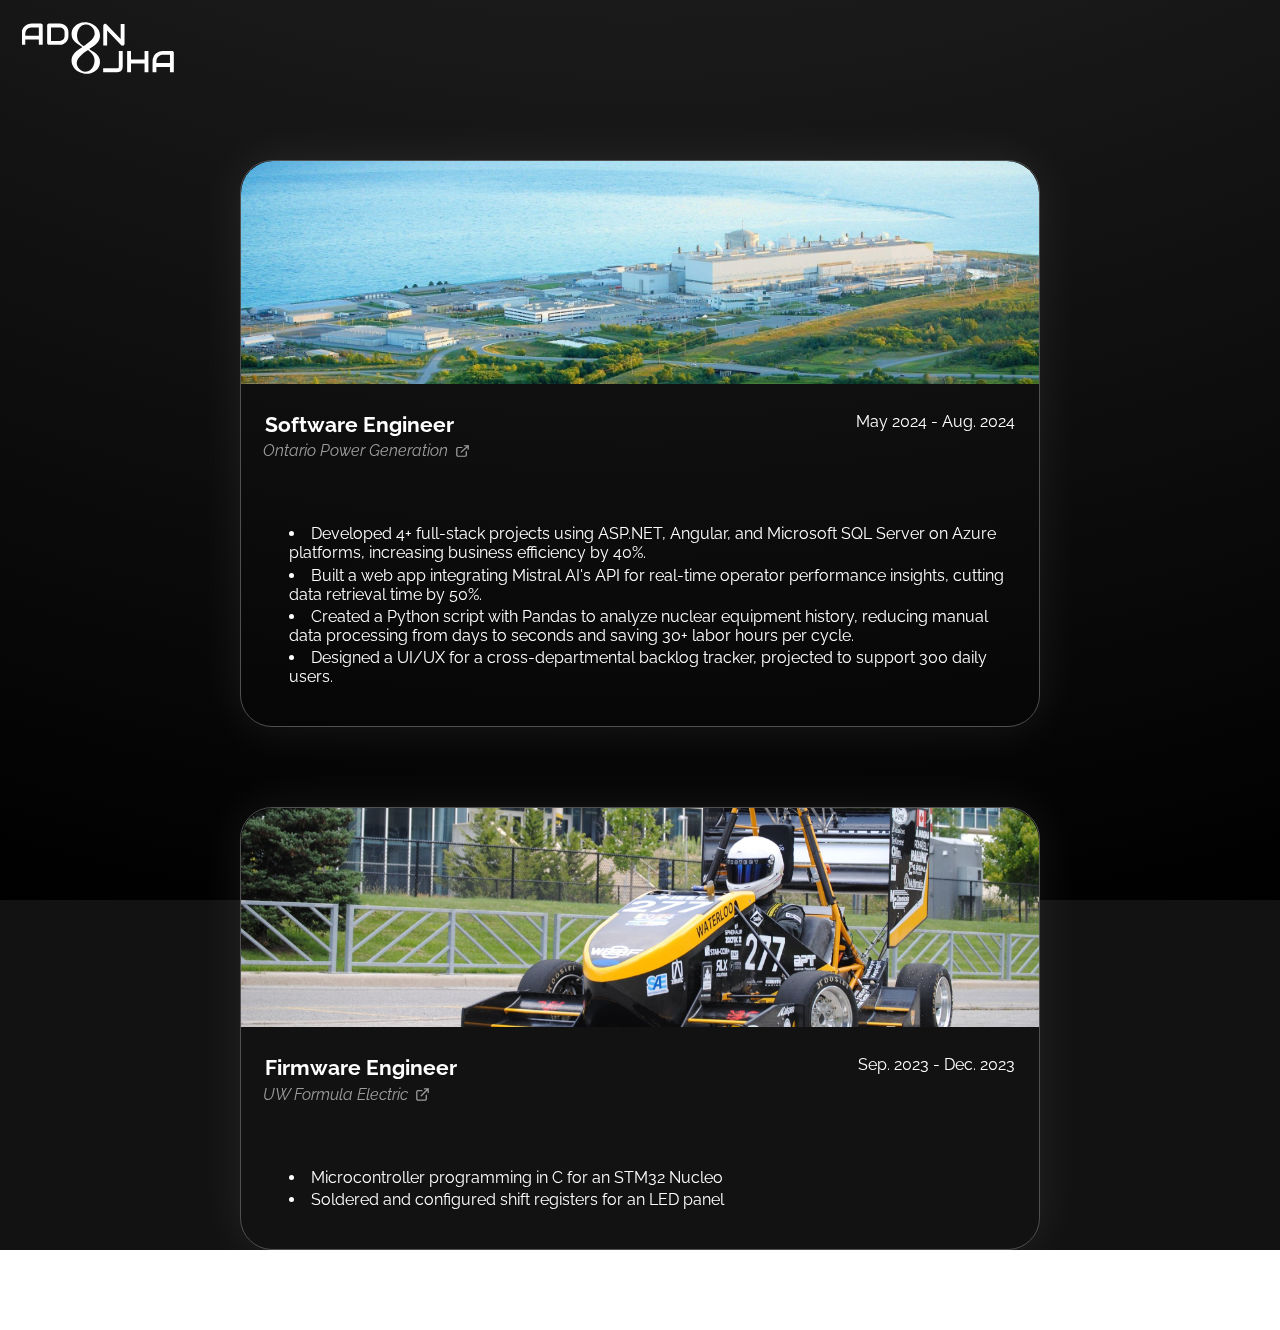
==== commit cc7c6a63: "faster animation speed" ====
--- a/experience/index.html
+++ b/experience/index.html
@@ -71,10 +71,10 @@
             <div class="exp-description">
               <ul>
                 <li>
-                  Led 4+ full-stack software development projects using ASP.NET, Angular, and Microsoft SQL Server on Azure platforms, increasing business efficiency by 40%.
+                  Developed 4+ full-stack projects using ASP.NET, Angular, and Microsoft SQL Server on Azure platforms, increasing business efficiency by 40%.
                 </li>
                 <li>
-                  Developed a web app integrating Mistral AI API for real-time operator performance insights, cutting data retrieval time by 50%.
+                  Built a web app integrating Mistral AI's API for real-time operator performance insights, cutting data retrieval time by 50%.
                 </li>
                 <li>
                   Created a Python script with Pandas to analyze nuclear equipment history, reducing manual data processing from days to seconds and saving 30+ labor hours per cycle.
--- a/styles/general.css
+++ b/styles/general.css
@@ -79,7 +79,7 @@
 }
 
 :root {
-	--appear-delay: 4s;	/* set to 4s for loading animation */
+	--appear-delay: 3s;	/* set to 4s for loading animation */
 }
 
 .noselect {
@@ -107,7 +107,7 @@
 	position: absolute;
 
 	/* move to top left after delay */
-	animation: 1s forwards 3.5s disappear, 1s forwards var(--appear-delay) appear, 0s forwards var(--appear-delay) moveToTopLeft;
+	animation: 1s forwards 2.5s disappear, 1s forwards var(--appear-delay) appear, 0s forwards var(--appear-delay) moveToTopLeft;
 }
 
 @keyframes moveToTopLeft {
@@ -137,7 +137,7 @@
 #infinity-svg {
 	/* border: blue solid; */
 	animation: rotateInfinity 1s forwards;
-	animation-delay: 2s;
+	animation-delay: 1s;
 }
 
 @keyframes rotateInfinity {
@@ -155,7 +155,7 @@
 	stroke-width: 2;
 	stroke: white;
 	fill-opacity: 0;
-	animation: draw 2s forwards, removeStroke 2s forwards, fadeInFill 2s forwards, redraw 0s 10.5s forwards;
+	animation: draw 1s forwards, removeStroke 1s forwards, fadeInFill 1s forwards, redraw 0s 10.5s forwards;
 	animation-iteration-count: 1;
 	animation-fill-mode: forwards;
 }
@@ -215,7 +215,7 @@
 	opacity: 0;
 	position: absolute;
 	animation: appearLater 1s forwards;
-	animation-delay: 2.5s;
+	animation-delay: 1.5s;
 }
 
 @keyframes appearLater {
@@ -237,7 +237,7 @@
 	height: 6px;
 	border: rgb(60, 60, 60) solid;
 	border-radius: 5px;
-	animation: 1s forwards 3.5s disappear
+	animation: 1s forwards var(--appear-delay) disappear
 }
 
 .progress {
@@ -245,7 +245,7 @@
 	width: 0%;
 	height: 2px;
 	border-radius: inherit;
-	animation: loading 3.5s cubic-bezier(0.4, 0, 0.6, 1) forwards;
+	animation: loading 2.5s cubic-bezier(0.4, 0, 0.6, 1) forwards;
 	top: -0.09rem;
 	position: absolute;
 }
@@ -265,7 +265,7 @@
 	left: 48.7%;
 	color: white;
 	opacity: 0;
-	animation: 1s forwards 0.5s appear, 1s forwards 3.5s disappear, 0s forwards 4s remove;
+	animation: 1s forwards appear, 1s forwards var(--appear-delay) disappear, 0s forwards 4s remove;
 
 	display: flex;
 	gap: 0.3rem;
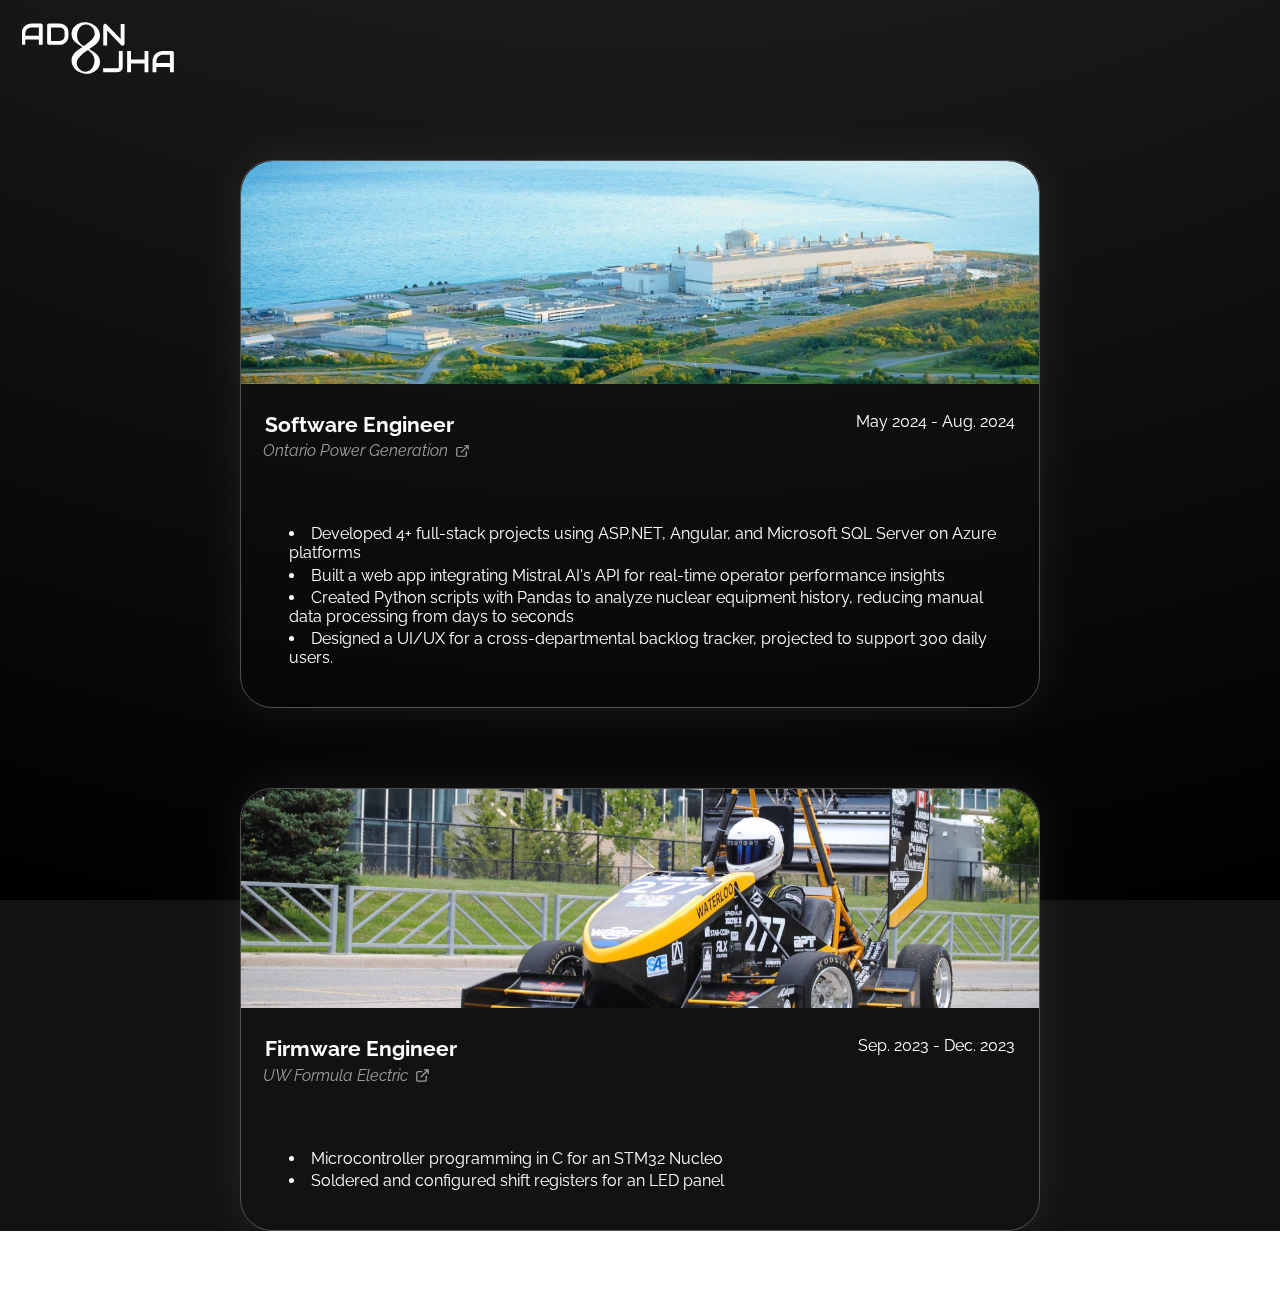
==== commit 5d9c9940: "logo change" ====
--- a/experience/index.html
+++ b/experience/index.html
@@ -64,20 +64,20 @@
               <img src="../assets/technologies/csharp.svg" alt="csharp">
               <img src="../assets/technologies/dotnet.svg" alt="dotnet">
               <img src="../assets/technologies/python.svg" alt="python">
-              <img src="../assets/technologies/ms-sql-server.svg" alt="sql">
+              <img src="../assets/technologies/mysql.svg" alt="sql">
               <img src="../assets/technologies/mistral.svg" alt="mistral">
               <img src="../assets/technologies/figma.svg" alt="figma">
             </div>
             <div class="exp-description">
               <ul>
                 <li>
-                  Developed 4+ full-stack projects using ASP.NET, Angular, and Microsoft SQL Server on Azure platforms, increasing business efficiency by 40%.
+                  Developed 4+ full-stack projects using ASP.NET, Angular, and Microsoft SQL Server on Azure platforms
                 </li>
                 <li>
-                  Built a web app integrating Mistral AI's API for real-time operator performance insights, cutting data retrieval time by 50%.
+                  Built a web app integrating Mistral AI's API for real-time operator performance insights
                 </li>
                 <li>
-                  Created a Python script with Pandas to analyze nuclear equipment history, reducing manual data processing from days to seconds and saving 30+ labor hours per cycle.
+                  Created Python scripts with Pandas to analyze nuclear equipment history, reducing manual data processing from days to seconds
                 </li>
                 <li>
                   Designed a UI/UX for a cross-departmental backlog tracker, projected to support 300 daily users.
